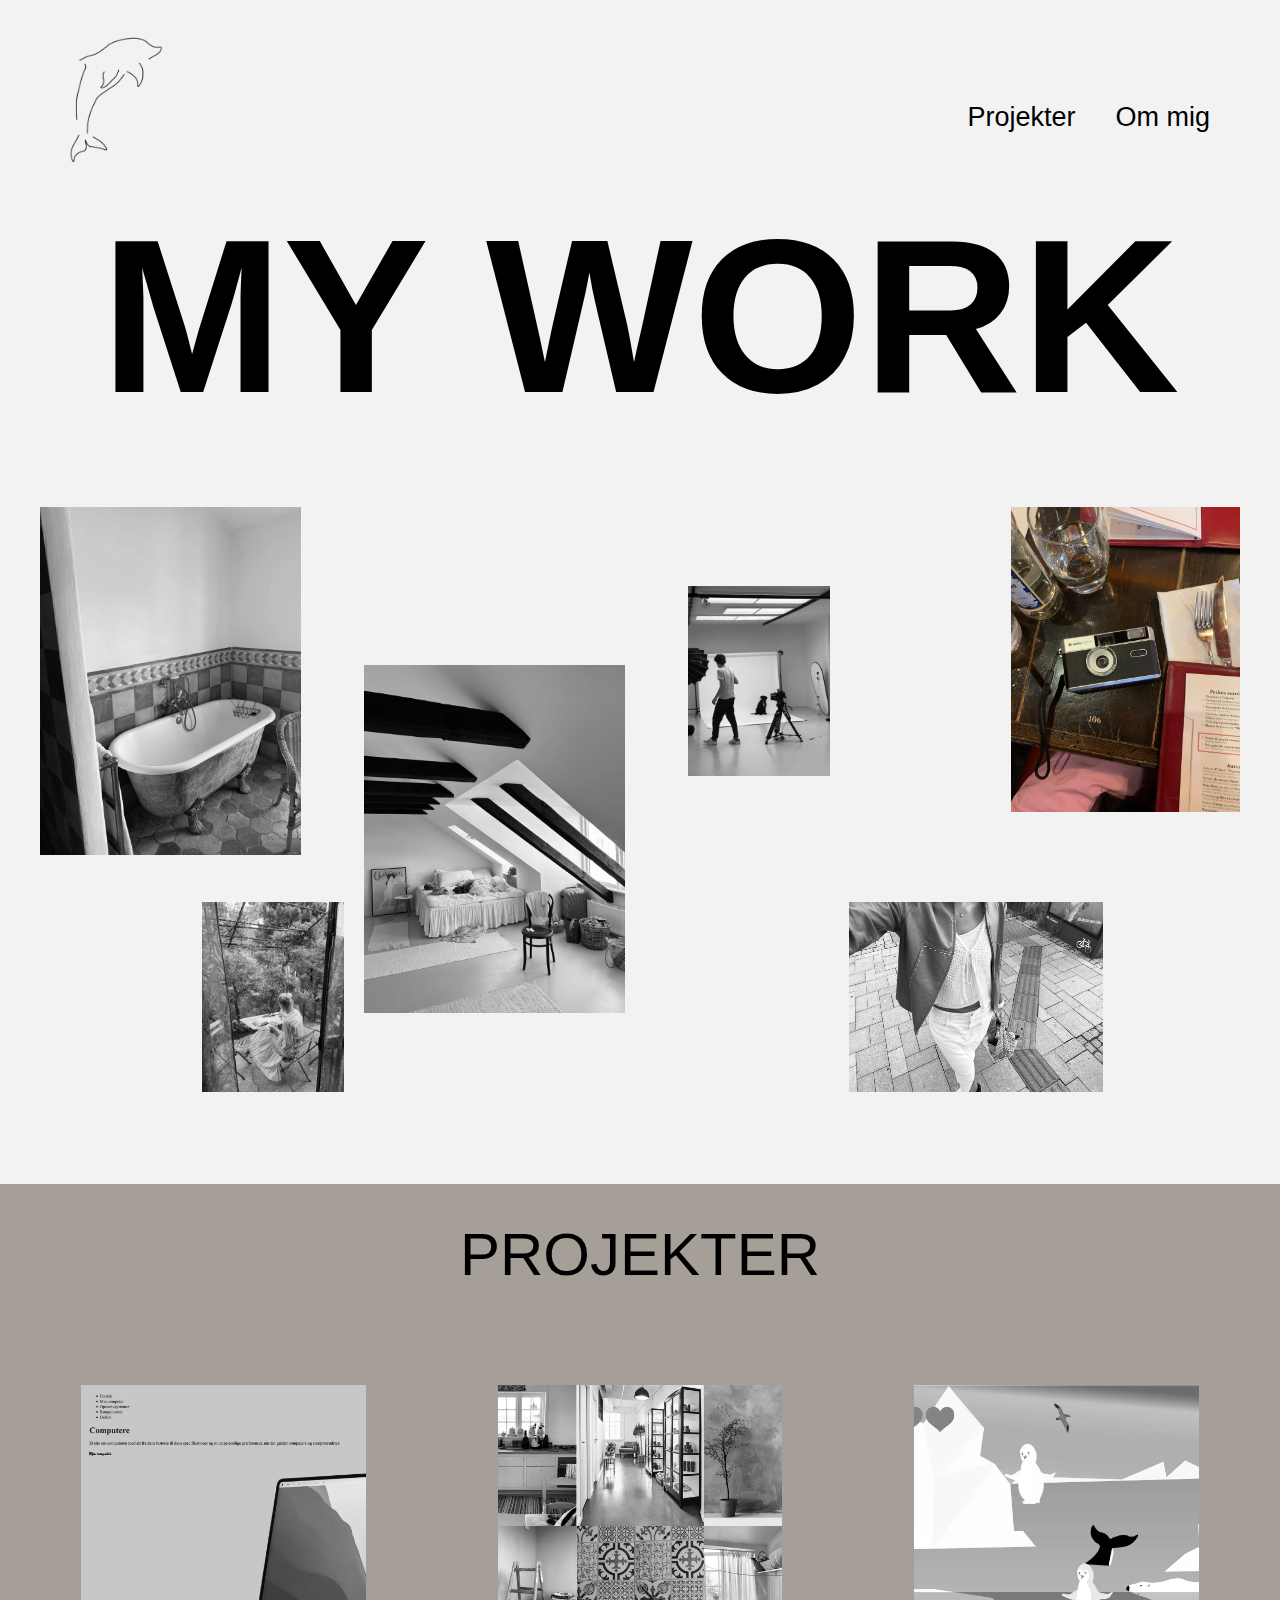
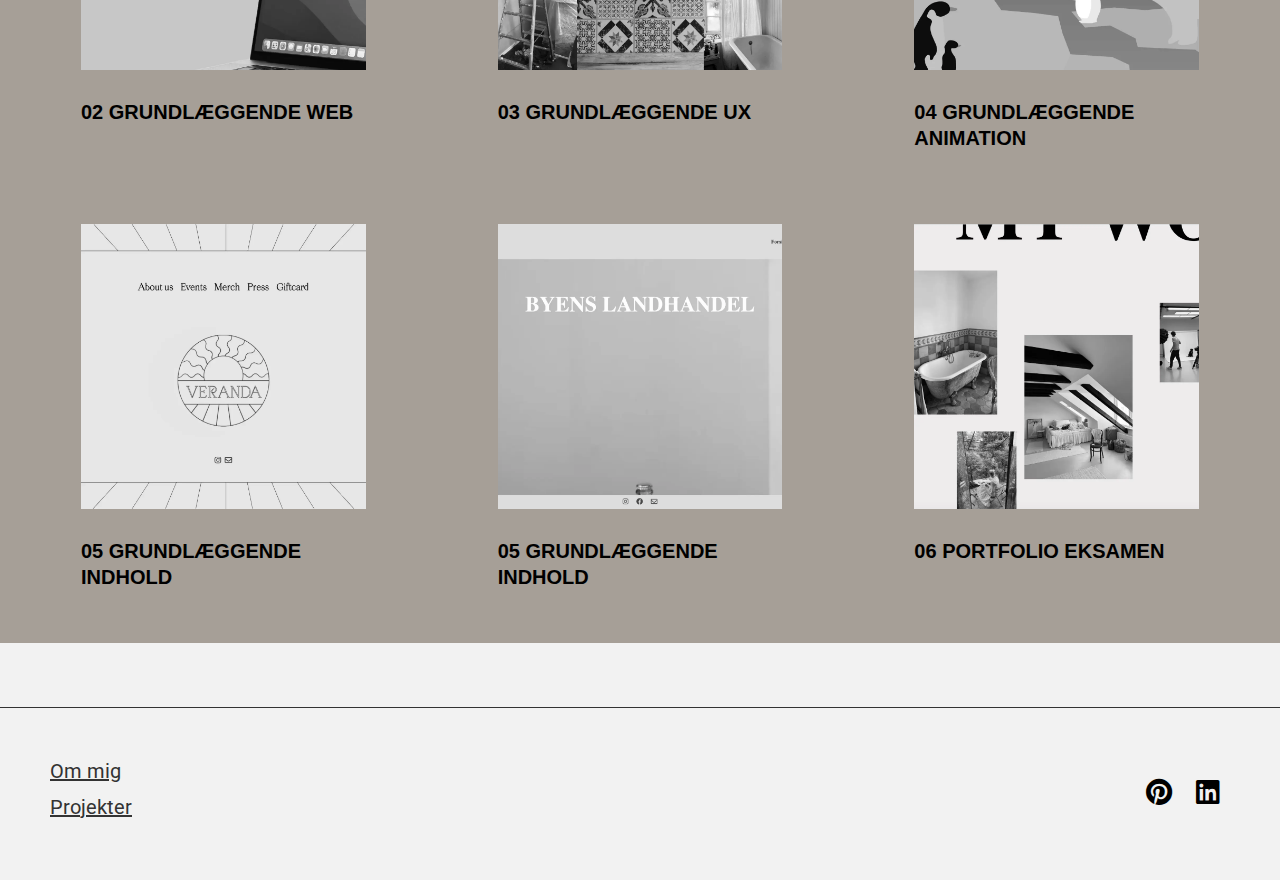
==== index.html @ 1926b23d "first commit" ====
<!DOCTYPE html>
<html lang="da">

<head>
    <meta charset="UTF-8">
    <meta name="viewport" content="width=device-width, initial-scale=1.0">
    <title>Document</title>
    <link rel="stylesheet" href="styles.css">
    <link rel="stylesheet" href="layout.css">
    <link rel="stylesheet" href="https://cdnjs.cloudflare.com/ajax/libs/font-awesome/5.15.3/css/all.min.css">
    <style>
        @import url('https://fonts.googleapis.com/css2?family=Roboto&display=swap');
    </style>
</head>

<body>

    <header>
        <div class="logo">
            <a href="index.html"><img src="img/delfin.webp" alt=""></a>
        </div>

        <nav class="navbar">
            <ul class="menu">
                <li><a href="projekter.html">Projekter</a></li>
                <li><a href="om.html">Om mig</a></li>
            </ul>
        </nav>

        <div class="burger">
            <div class="line"></div>
            <div class="line"></div>
            <div class="line"></div>
        </div>
    </header>

    <h1>MY WORK</h1>

    <div class="gallery">
        <figure class="gallery_1">
            <img id="img_1" src="img_sorthvid/1.webp" alt="img_2">
        </figure>
        <figure class="gallery_2">
            <img id="img_2" src="img_sorthvid/2.webp" alt="img_2">
        </figure>
        <figure class="gallery_3">
            <img id="img_3" src="img_sorthvid/3.webp" alt="img_3">
        </figure>
        <figure class="gallery_4">
            <img id="img_4" src="img_sorthvid/4.webp" alt="img_4">
        </figure>
        <figure class="gallery_5">
            <img id="img_5" src="img_sorthvid/5.webp" alt="img_5">
        </figure>
        <figure class="gallery_6">
            <img id="img_6" src="img_sorthvid/6.webp" alt="img_6">
        </figure>
    </div>

    <div class="color-images">
        <img id="colorImage_1" src="img_farver/1_color.webp" alt="billede_farver_1">
        <img id="colorImage_2" src="img_farver/2_color.webp" alt="billede_farver_2">
        <img id="colorImage_3" src="img_farver/3_color.webp" alt="billede_farver_3">
        <img id="colorImage_4" src="img_farver/4_color.webp" alt="billede_farver_4">
        <img id="colorImage_5" src="img_farver/5_color.webp" alt="billede_farver_5">
        <img id="colorImage_6" src="img_farver/6_color.webp" alt="billede_farver_6">
        <img id="colorImage_7" src="img_farver/7_color.webp" alt="billede_farver_7">
    </div>


    <div class="forside_farve">
        <div class="hele_grid">
            <h2>PROJEKTER</h2>
            <div class="grid1_forside">
                <a href="02.html" class="flex_col">
                    <img src="img/2.webp" alt="" class="hover_billede_indez" data-src="img/2kopi.webp">
                    <h5>02 GRUNDLÆGGENDE WEB</h5>
                </a>

                <a href="03.html" class="flex_col">
                    <img src="img/3.webp" alt="" class="hover_billede_indez" data-src="img/3.webp">
                    <h5>03 GRUNDLÆGGENDE UX</h5>
                </a>

                <a href="04.html" class="flex_col">
                    <img src="img/4.webp" alt="" class="hover_billede_indez" data-src="img/4kopi.webp">
                    <h5>04 GRUNDLÆGGENDE ANIMATION</h5>
                </a>

            </div>
            <div class="grid2_forside">
                <a href="05.html" class="flex_col">
                    <img src="img/5.webp" alt="" class="hover_billede_indez" data-src="img/5kopi.webp">
                    <h5>05 GRUNDLÆGGENDE INDHOLD</h5>
                </a>

                <a href="05.html" class="flex_col">
                    <img src="img/5-1.webp" alt="" class="hover_billede_indez" data-src="img/5-1kopi.webp">
                    <h5>05 GRUNDLÆGGENDE INDHOLD</h5>
                </a>
                <a href="06.html" class="flex_col">
                    <img src="img/6.webp" alt="" class="hover_billede_indez" data-src="img/6.webp">
                    <h5>06 PORTFOLIO EKSAMEN</h5>
                </a>
            </div>
        </div>

        <footer>
            <div class="footer-left">
                <a href="om.html" class="footer-link">Om mig</a>
                <a href="projekter.html" class="footer-link">Projekter</a>
            </div>

            <div class="footer-right">
                <div class="social-icons">
                    <a href="https://www.pinterest.dk/rmmathiesen/" target="_blank"><i class="fab fa-pinterest"></i></a>
                    <a href="https://www.linkedin.com/in/rose-marie-mathiesen-aa6432224/" target="_blank"><i
                            class="fab fa-linkedin"></i></a>
                </div>
            </div>
        </footer>
    </div>

    <script src="script.js"></script>

</body>

</html>
---- styles.css ----
body {
  background-color: #f2f2f2;
  margin: 0;
}

body {
  line-height: 1.3;
}

/*Footer*/
.social-icons a {
  color: black;
  text-decoration: none;
  font-size: 27px;
  margin: 0 10px;
}

footer {
  text-align: center;
  padding: 50px;
  display: flex;
  justify-content: space-between;
  align-items: center;
  border-top: 1px solid #333;
  margin-top: 4rem;
}

.footer-left,
.footer-right {
  flex: 1;
  display: flex;
  flex-direction: column;
}

.footer-right {
  text-align: right;
}

.footer-left img {
  width: 7%;
  margin-bottom: 20px; /* margin mellem billedet og links */
}

.footer-link {
  display: block;
  margin-bottom: 10px;
  color: #333;
  font-size: 20px;
  text-align: left;
  width: 100%;
  box-sizing: border-box; /* Inkluder padding og border i elementets samlede bredde og højde */
  font-family: "Roboto", sans-serif;
}

/*Menu linje i desktop*/
.logo img {
  width: 20%;
  margin: 3%;
}

header {
  display: flex;
  flex-direction: row; /* Dette skal være standard, men tjek alligevel */
  justify-content: space-between;
  align-items: center;
  padding: 15px 50px;
  margin-bottom: -2rem;
}

nav {
  display: flex;
  align-items: center;
  justify-content: space-between;
}

.menu,
.menu2 {
  display: flex;
  list-style: none;
  margin: 0;
  padding: 0;
  justify-content: space-between;
  position: relative;
  margin-top: 10%;
}

.menu li:last-child,
.menu2 li:last-child {
  margin-right: 0;
}

.menu li a:hover,
.menu2 li a:hover {
  font-weight: bold;
}

.menu a {
  display: flex;
  padding: 20px;
  color: black;
  text-decoration: none;
  transition: color 0.3s;
  text-align: end;
  font-size: 27px;
  align-items: center;
  font-family: "Lato", sans-serif;
}

.menu2 a {
  color: white;
  display: flex;
  padding: 20px;
  text-decoration: none;
  transition: color 0.3s;
  text-align: end;
  font-size: 27px;
  align-items: center;
  font-family: "Lato", sans-serif;
}

.burger {
  width: 30px;
  height: auto;
  cursor: pointer;
  margin: 0;
}

.burger .line {
  width: 100%;
  height: 2px;
  background-color: #000d3f;
  margin-bottom: 5px;
  transition: 0.2s linear;
}
.burger {
  display: none;
}

/* burgermenu i mobilsite */
@media screen and (max-width: 800px) {
  .menu,
  .menu2 {
    display: none;
  }
  .burger {
    display: block;
  }
  .burger.active .line:nth-child(1) {
    transform: rotate(45deg) translate(5px, 5px);
    transition: 0.2s linear;
  }

  .burger.active .line:nth-child(2) {
    opacity: 0;
    transition: 0.15s linear;
  }

  .burger.active .line:nth-child(3) {
    transform: rotate(-45deg) translate(5px, -5px);
    transition: 0.2s linear;
  }

  nav.active .menu {
    display: block;
    position: absolute;
    top: 60px;
    right: 10px;
    z-index: 1;
    background-color: #595959;
  }

  nav.active .menu li {
    margin: 10px 0;
  }

  nav.active .menu a {
    font-size: 20px;
    font-family: Arial, Helvetica, sans-serif;
  }

  li {
    width: 100%;
  }
}

/* Alt styling til tekst */
.tekst_forside {
  text-align: center;
  font-size: 20px;
  padding-top: 3%;
  padding-bottom: 3%;
}

h1 {
  text-align: center;
  font-size: 219px;
  margin: 0;
  font-family: Arial, Helvetica, sans-serif;
  padding-bottom: 2rem;
}

.flex_col .h5_class,
.flex_col .p_class {
  margin-top: 29px;
  margin-left: 0;
  margin-right: 0;
  width: 70%;
}

@media screen and (max-width: 800px) {
  body h1 {
    font-size: 90px;
  }

  body h2 {
    font-size: 40px;
    padding-top: 7%;
  }
}

h2 {
  text-align: center;
  font-size: 60px;
  font-family: Arial, Helvetica, sans-serif;
  font-weight: 200;
  padding-top: 2rem;
  padding-bottom: 2rem;
  margin-top: 3%;
  margin-bottom: 3%;
}

.underoverskrift_undersider {
  font-size: 22px;
  font-weight: bold;
  font-family: Arial, Helvetica, sans-serif;
  padding-top: 3rem;
}

.color-images {
  display: none;
}

.projekter a {
  text-decoration: none;
}

.projekter {
  display: flex;
  flex-direction: column;
  height: 80vh;
  justify-content: center;
  align-items: center;
}

.projekter div {
  font-size: 5em;
  opacity: 0;
  margin: 15px;
  transition: opacity 0.5s ease-in-out, transform 0.5s ease-in-out;
  transform: translateY(50px);
}

.projekter div.active {
  opacity: 1;
  transform: translateY(0);
  color: white;
  font-family: Arial, Helvetica, sans-serif;
}

.projekter a:hover {
  font-weight: bold;
}

.tekst_om {
  font-size: 150px;
  padding-top: 2rem;
  margin-left: 3rem;
  font-family: Arial, Helvetica, sans-serif;
}

.tekst_rosemarie {
  font-size: 88px;
  font-style: italic;
  padding-top: 0.5rem;
  font-family: Arial, Helvetica, sans-serif;
  margin-left: 12rem;
  padding-bottom: 6rem;
}
@media screen and (max-width: 600px) {
  .tekst_om {
    font-size: 100px;
    margin-left: -17rem;
  }
  .tekst_om_mig,
  .tekst_kolonne {
    text-align: left;
    padding-left: 1rem;
    padding-right: 1rem;
  }

  .tekst_rosemarie {
    font-size: 50px;
    font-style: italic;
    text-align: center;
    margin-left: 8rem;
    padding-bottom: 1rem;
  }
}

.tekst_om_mig {
  font-size: 30px;
  font-family: Arial, Helvetica, sans-serif;
  margin-left: 10%;
  margin-right: 10%;
  display: flex;
  flex-direction: column;
  align-items: center;
  justify-content: center;
}
.projekter_menu {
  display: flex;
  justify-content: center;
}

.projekter_menu a {
  text-decoration: none;
}

.projekter_menu div {
  padding: 30px;
  display: flex;
  font-size: 20px;
  color: black;
}

.grid1_forside img,
.grid2_forside img {
  width: 100%;
  height: auto;
  display: block;
}

.tekst_kolonne {
  display: flex;
  flex-direction: column;
  justify-content: center;
  font-family: Arial, Helvetica, sans-serif;
}

h3 {
  font-size: 49px;
  font-family: Arial, Helvetica, sans-serif;
  margin-top: 1rem;
  text-align: center;
}

@media screen and (max-width: 600px) {
  h3 {
    font-size: 40px;
  }
}

p,
li {
  font-size: 20px;
  font-family: "Roboto", sans-serif;
}

h4 {
  font-size: 38px;
  font-family: Arial, Helvetica, sans-serif;
  text-align: center;
  background-color: #d9d9d9;
  padding-bottom: 2rem;
  padding-top: 5rem;
  margin-bottom: 0;
}

.kvalifikationer_tekst {
  font-size: 38px;
  font-family: Arial, Helvetica, sans-serif;
  text-align: center;
  padding-bottom: 3rem;
  padding-top: 3rem;
  margin-bottom: 0;
}

.intro {
  font-size: 23px;
  margin-left: 17%;
  margin-right: 17%;
  padding-bottom: 2%;
  font-family: "Roboto", sans-serif;
}

.følg_med_tekst {
  padding-top: 2rem;
  font-weight: 600;
}

@media screen and (max-width: 600px) {
  .intro {
    font-size: 20px;
    margin-left: 5%;
    margin-right: 5%;
  }
}

/* Carousel på alle undersider */

.carousel img {
  width: 1200px;
  height: auto;
  box-shadow: 0 4px 8px rgba(0, 0, 0, 0.1);
}

.carousel-container {
  overflow-x: scroll;
  white-space: nowrap;
  -webkit-overflow-scrolling: touch; /* For bedre scroll-opførsel på mobile enheder */
  gap: 40px;
}

.carousel {
  display: inline-flex;
  gap: 40px;
}

/* Styling for mobilversion */
@media screen and (max-width: 600px) {
  .carousel-container {
    margin-left: 0;
  }

  .carousel img {
    width: 800px;
    height: auto;
    box-shadow: 0 4px 8px rgba(0, 0, 0, 0.1);
  }
}

.container {
  justify-content: center; /* centrerer indholdet vandret */
  align-items: center; /* centrerer indholdet lodret */
  height: 100vh;
  margin: 0 auto;
}

.flex_col {
  position: relative;
  overflow: hidden;
  text-align: left;
  width: 100%;
  display: flex;
  flex-direction: column;
  align-items: center;
  text-decoration: none;
}

.flex_col img {
  max-width: 70%;
  display: block;
  margin: 0 auto;
}

h5 {
  font-size: 20px;
  font-family: Arial, Helvetica, sans-serif;
  color: black;
}

.flex_col h5 {
  margin-top: 29px;
  margin-left: auto;
  margin-right: auto;
  width: 70%;
}

.flex_col:hover h5 {
  color: #333;
  font-weight: bolder;
  font-style: italic;
}

.hele_grid {
  background-color: #a69f97;
}

.projekter_farve {
  background-color: #595959;
}

.billede_kolonne {
  position: relative;
}

.billede1 {
  width: 80%;
  height: auto;
}

.billede2 {
  position: absolute;
  right: 0;
  bottom: 0;
  width: 50%;
  height: auto;
  margin-right: 55px;
  margin-bottom: -55px;
  opacity: 0; /* gør billede 2 usynligt i starten */
  transition: opacity 0.5s ease-in-out;
}

.billede_kolonne:hover .billede2 {
  opacity: 1; /* gør billede 2 synligt ved hover */
}

.tekst_resultat {
  background-color: #d9d9d9;
  padding-left: 20rem;
  padding-right: 20rem;
  padding-top: 3rem;
  padding-bottom: 3rem;
  margin-top: 2%;
  margin-bottom: 2%;
  text-align: left;
  display: flex;
  font-family: "Roboto", sans-serif;
  justify-content: space-between; /* placerer elementerne i flex-container med lige mellemrum */
}

.tekst_resultat p {
  font-size: 31px;
  text-align: left;
  word-wrap: break-word; /* gør at teksten bryder når den er for lang */
  font-family: Arial, Helvetica, sans-serif;
}

.my-button,
.my-button2 {
  padding: 20px 80px;
  font-size: 23px;
  color: black;
  border: 1px solid black;
  border-radius: 1px;
  cursor: pointer;
  transition: background-position 0.3s ease-out;
  text-decoration: none;
  display: flex;
  justify-content: center; /* centrerer indholdet vandret */
  align-items: center; /* centrerer indholdet lodret */
}
.my-button2 {
  margin-top: 10px;
}
.my-button:hover {
  background-color: #7a8189;
}
.my-button2:hover {
  background-color: #7a8189;
}
@media screen and (max-width: 600px) {
  .tekst_resultat {
    padding: 3rem;
    align-items: center;
    flex-wrap: wrap; /* Tilføjer wrap for at håndtere teksten, der går ned i næste linje */
  }

  .tekst_resultat p {
    font-size: 24px;
    text-align: left;
    margin: 0;
    margin-right: 20px;
    flex: 1; /* Får teksten til at tage op al tilgængelig plads */
  }

  .my-button {
    padding: 20px 40px;
    font-size: 23px;
  }

  .my-button2 {
    padding: 20px 40px;
    font-size: 23px;
    margin-top: 10px;
  }
}

/*viser hvilken side man er inde på*/
.projekter_menu a {
  text-decoration: none;
  color: #333;
}

.projekter_menu .current {
  color: #333;
  font-size: 30px;
}

.img_ide,
.img_prototype,
.img_kodning,
.img_tests {
  position: relative;
  min-height: 100vh;
  overflow: hidden;
}

.scroll-down-btn {
  position: sticky;
  top: 20px; /* Juster afstanden fra toppen efter behov */
  left: 50%;
  display: flex;
  flex-direction: column;
  align-items: center;
  justify-content: center;
  z-index: 2;
  cursor: pointer;
  font-size: 30px;
  transition: transform 0.2s ease;
  margin-top: -20px; /* Juster dette, hvis nødvendigt */
}

.scroll-down-btn::before {
  content: "";
  border: solid #0c0b0b;
  border-width: 0 4px 4px 0;
  display: inline-block;
  padding: 7px;
  transform: rotate(45deg);
}

/* For at tilføje en lille animation ved tryk */
.scroll-down-btn:active {
  transform: translateY(2px);
}

/* For at tilføje en lille animation ved hover */
.scroll-down-btn:hover::before {
  animation: bounce 1s infinite;
}

@keyframes bounce {
  0%,
  20%,
  50%,
  80%,
  100% {
    transform: translateY(0);
  }
  40% {
    transform: translateY(-10px);
  }
  5% {
    transform: translateY(-5px);
  }
}
---- layout.css ----
/*forsiden*/
.grid1_forside {
  display: grid;
  grid-template-columns: repeat(3, 1fr);
  gap: 10px;
  padding: 20px;
}

.grid2_forside {
  display: grid;
  grid-template-columns: repeat(3, 1fr);
  gap: 10px;
  padding: 20px;
}

@media screen and (max-width: 800px) {
  .grid1_forside,
  .grid2_forside {
    display: flex;
    flex-direction: column;
    gap: 10px;
    padding: 20px;
  }
}

/*billede grid på forsiden*/
.gallery {
  display: grid;
  grid-template-columns: repeat(8, 1fr);
  grid-template-rows: repeat(8, 5vw);
  grid-gap: 15px;
  padding-bottom: 3%;
}

.gallery img {
  max-width: 100%;
  max-height: 100%;
  object-fit: cover;
}

.gallery_1 {
  grid-column-start: 1;
  grid-column-end: 4;
  grid-row-start: 1;
  grid-row-end: 6;
}

.gallery_2 {
  grid-column-start: 3;
  grid-column-end: 6;
  grid-row-start: 3;
  grid-row-end: 8;
}

.gallery_3 {
  grid-column-start: 7;
  grid-column-end: 9;
  grid-row-start: 1;
  grid-row-end: 6;
}

.gallery_4 {
  grid-column-start: 5;
  grid-column-end: 9;
  grid-row-start: 2;
  grid-row-end: 5;
}

.gallery_5 {
  grid-column-start: 2;
  grid-column-end: 9;
  grid-row-start: 6;
  grid-row-end: 9;
}

.gallery_6 {
  grid-column-start: 6;
  grid-column-end: 9;
  grid-row-start: 6;
  grid-row-end: 9;
}

@media screen and (max-width: 800px) {
  .gallery {
    display: grid;
    grid-template-columns: repeat(8, 1fr);
    grid-template-rows: repeat(7, 10vw);
    grid-gap: 15px;
    padding-bottom: 3%;
    justify-content: center;
    align-items: center;
  }

  .gallery_1 {
    grid-column-start: 1;
    grid-column-end: 6;
    grid-row-start: 1;
    grid-row-end: 7;
  }
  .gallery_2 {
    grid-column-start: 9;
    grid-column-end: 5;
    grid-row-start: 7;
    grid-row-end: 9;
  }
  .gallery_3 {
    grid-column-start: 1;
    grid-column-end: 5;
    grid-row-start: 9;
    grid-row-end: 9;
  }

  .gallery_4 {
    grid-column-start: 5;
    grid-column-end: 9;
    grid-row-start: 2;
    grid-row-end: 7;
  }

  .gallery_5 {
    grid-column-start: 1;
    grid-column-end: 5;
    grid-row-start: 7;
    grid-row-end: 9;
  }

  .gallery_6 {
    grid-column-start: 4;
    grid-column-end: 9;
    grid-row-start: 9;
    grid-row-end: 9;
  }

  .gallery img {
    margin: 0;
  }
}

/*om mig siden*/
.grid_1_mig {
  display: grid;
  grid-template-columns: 1fr 1fr;
  padding-bottom: 3rem;
  padding-left: 1rem;
  padding-right: 1rem;
}

.grid_1_mig img {
  width: 97%;
}

.grid_2_mig {
  display: grid;
  grid-template-columns: 1fr 1fr;
  padding-bottom: 3rem;
  padding-left: 1rem;
  padding-right: 1rem;
}

@media screen and (max-width: 800px) {
  .grid_1_mig {
    display: grid;
    grid-template-columns: 1fr;
    justify-content: center;
    align-items: center;
    text-align: center;
  }

  .grid_1_mig img {
    width: 90%;
    display: block;
    margin: auto;
  }

  .grid_2_mig {
    display: grid;
    grid-template-columns: 1fr;
  }
  .grid_2_mig img {
    width: 90%;
    display: block;
    margin: auto;
  }
}

/*struktur på alle sider*/
.grid_ide,
.grid_prototype,
.grid_kodning,
.grid_tests,
.grid_video {
  display: grid;
  grid-template-columns: 1fr 1fr;
  gap: 20px;
  background-color: #d9d9d9;
}

.grid_ide,
.grid_kodning,
.grid_tests,
.grid_video {
  margin-left: 0;
  margin-right: 0;
  background-color: #d9d9d9;
  padding-top: 2rem;
}

.tekst_ide,
.tekst_prototype,
.tekst_kodning,
.tekst_tests,
.tekst_video {
  padding-left: 3rem;
  padding-right: 3rem;
  position: sticky;
  top: 0;
}

.tekst_ide h3,
.tekst_prototype h3,
.tekst_kodning h3,
.tekst_tests h3,
.tekst_video h3 {
  margin-bottom: 10px;
}

.img_ide,
.img_prototype,
.img_kodning,
.img_tests,
.img_video {
  overflow-y: auto; /* gør at billederne kan scrolle*/
  max-height: 100vh; /* gør at de ikke kan scrolle uendeligt */
}

.img_ide img,
.img_prototype img,
.img_kodning img,
.img_tests img,
.img_video img {
  max-width: 100%;
  height: auto;
  margin-bottom: 30px;
}

@media screen and (max-width: 800px) {
  .grid_ide,
  .grid_prototype,
  .grid_kodning,
  .grid_tests,
  .grid_video {
    display: grid;
    grid-template-columns: 1fr;
    margin-top: 3%;
    overflow: hidden;
  }

  .tekst_ide,
  .tekst_ide,
  .tekst_prototype,
  .tekst_kodning,
  .tekst_tests,
  .tekst_video {
    position: relative;
    margin-bottom: 20px;
  }

  .tekst_ide h3,
  .tekst_ide h3,
  .tekst_prototype h3,
  .tekst_kodning h3,
  .tekst_tests h3,
  .tekst_video h3 {
    margin-bottom: 10px;
  }

  .img_ide img,
  .img_prototype img,
  .img_kodning img,
  .img_tests img,
  .img_video img {
    margin-bottom: 30px;
    max-width: 100%;
  }

  /* Omvend rækkefølgen for tekst_ide og img_ide */
  .grid_ide,
  .tekst_ide,
  .grid_kodning,
  .tekst_kodning,
  .img_video {
    order: 1;
  }

  .grid_ide,
  .img_ide,
  .grid_kodning,
  .img_kodning {
    order: 2;
  }
}

/*struktur for side 05 kodning*/

.img_kodning video {
  margin-bottom: 3rem; /* Mellemrum på 3 rem under hvert video-element */
  width: 100%;
}
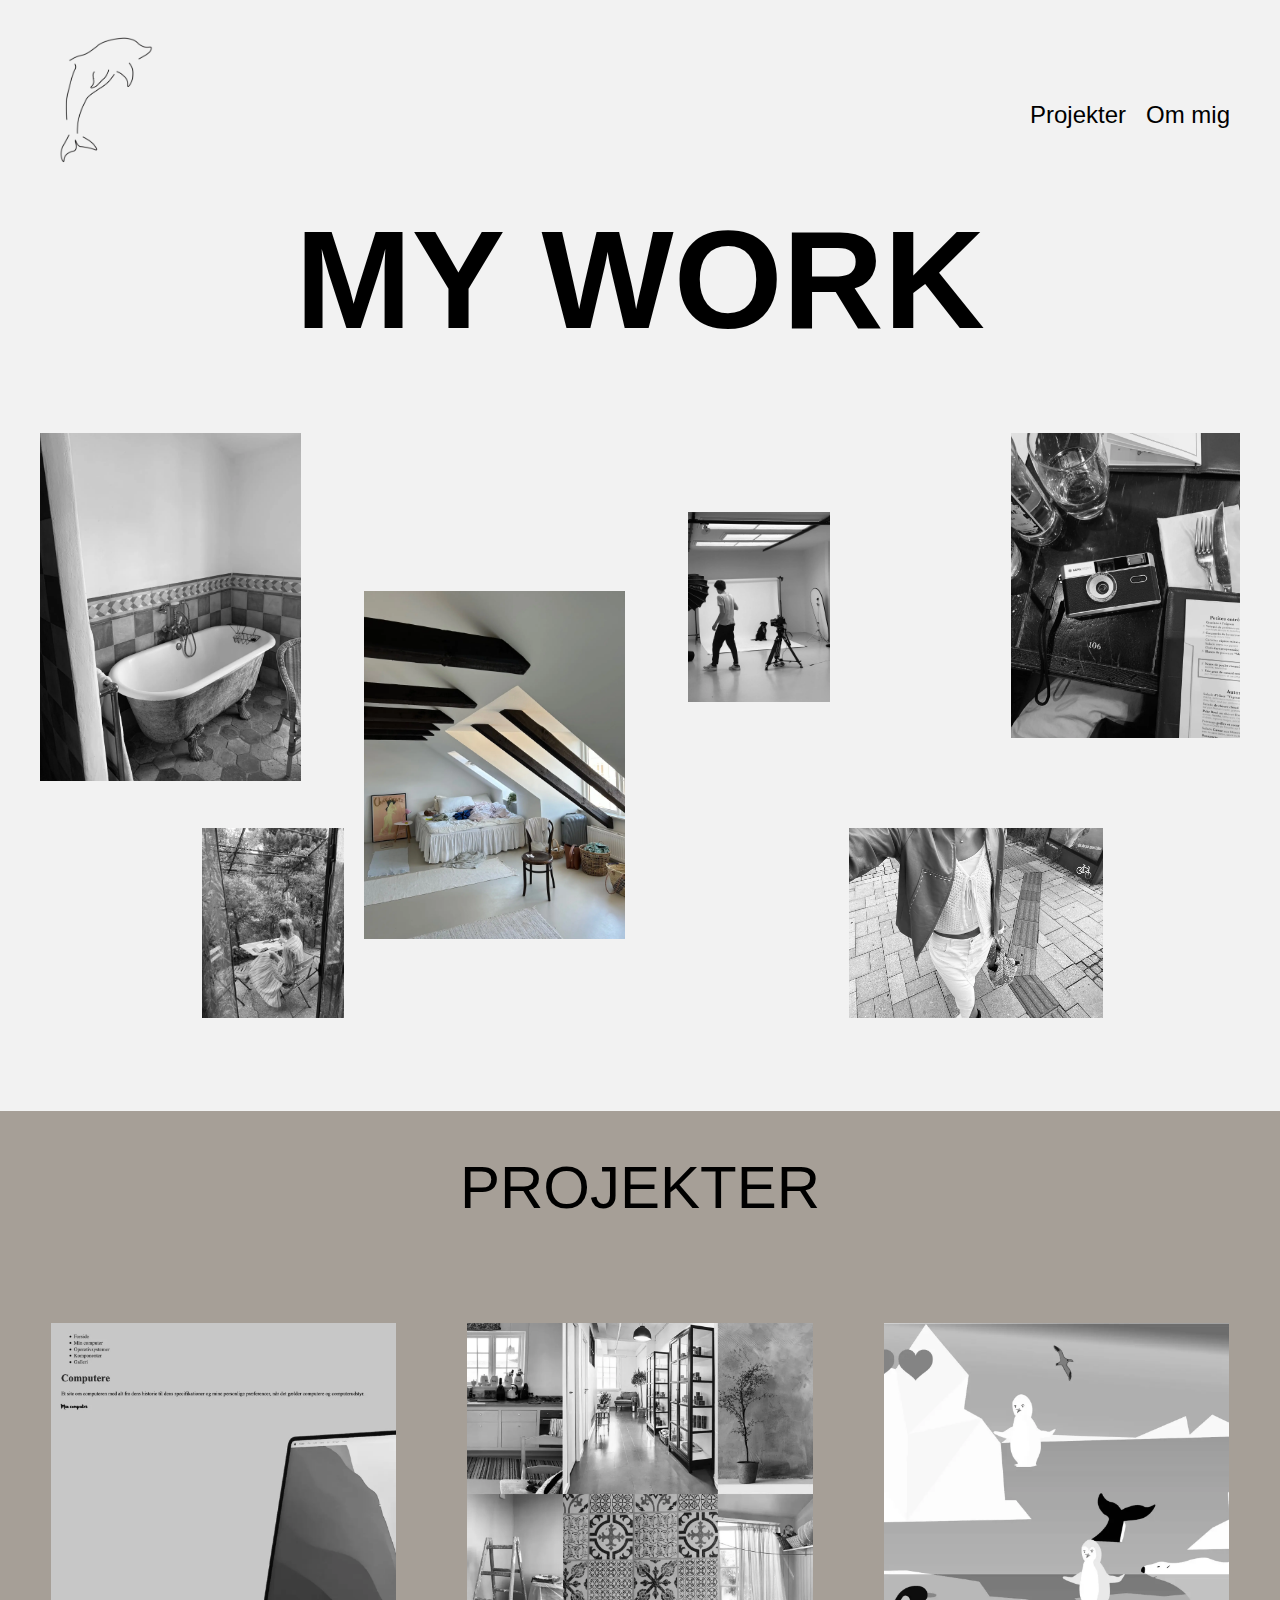
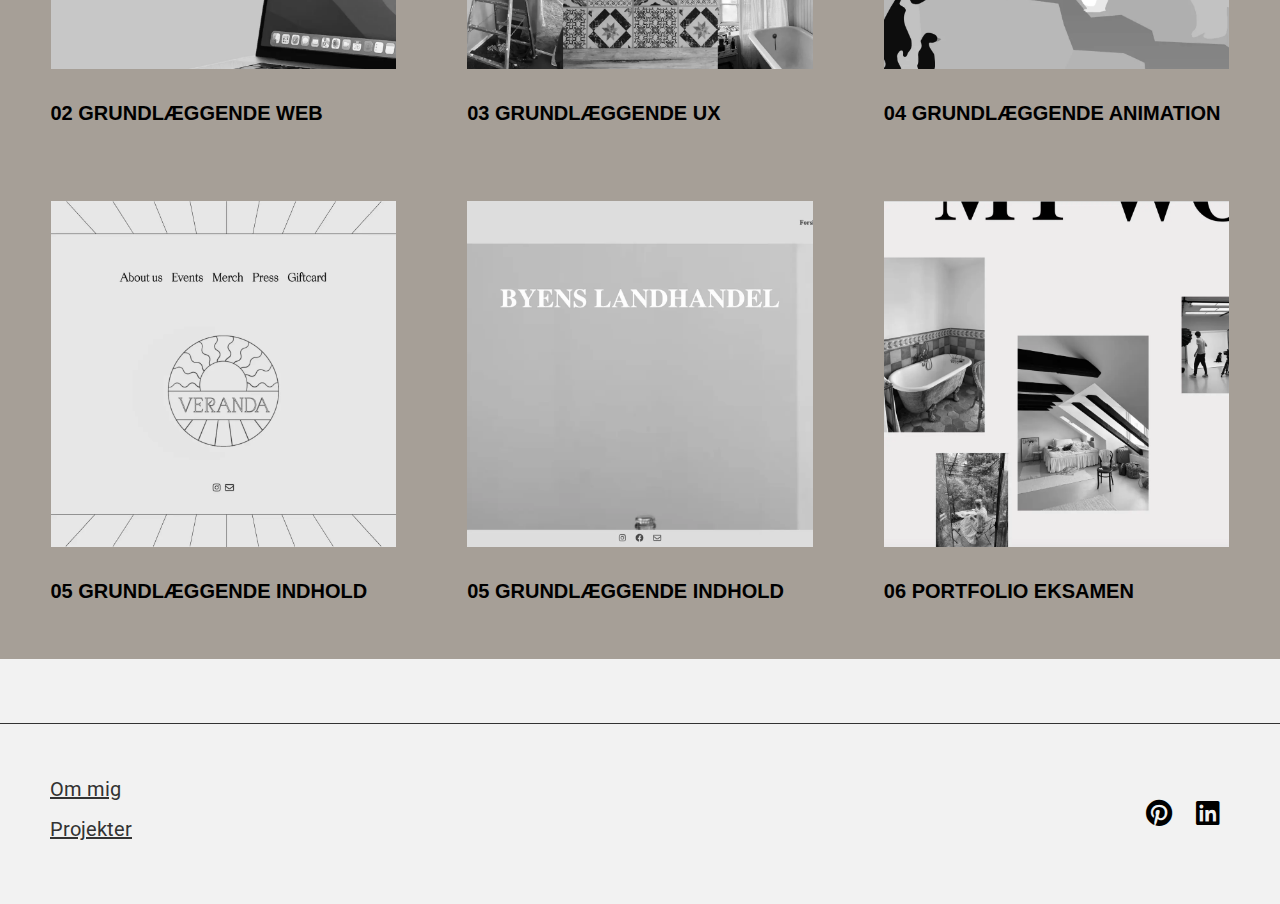
==== commit cdc24eff: "ændringer" ====
--- a/index.html
+++ b/index.html
@@ -11,14 +11,20 @@
     <style>
         @import url('https://fonts.googleapis.com/css2?family=Roboto&display=swap');
     </style>
+    <link rel="apple-touch-icon" sizes="180x180" href="favicon/apple-touch-icon.png">
+    <link rel="icon" type="image/png" sizes="32x32" href="favicon/favicon-32x32.png">
+    <link rel="icon" type="image/png" sizes="16x16" href="favicon/favicon-16x16.png">
+    <link rel="manifest" href="favicon/site.webmanifest">
+
 </head>
 
 <body>
 
     <header>
         <div class="logo">
-            <a href="index.html"><img src="img/delfin.webp" alt=""></a>
+            <a href="index.html"><img src="img/delfin.webp" alt="Delfin Logo"></a>
         </div>
+
 
         <nav class="navbar">
             <ul class="menu">
@@ -113,11 +119,13 @@
 
             <div class="footer-right">
                 <div class="social-icons">
-                    <a href="https://www.pinterest.dk/rmmathiesen/" target="_blank"><i class="fab fa-pinterest"></i></a>
-                    <a href="https://www.linkedin.com/in/rose-marie-mathiesen-aa6432224/" target="_blank"><i
-                            class="fab fa-linkedin"></i></a>
+                    <a href="https://www.pinterest.dk/rmmathiesen/" title="Besøg min Pinterest-profil"
+                        target="_blank"><i class="fab fa-pinterest"></i></a>
+                    <a href="https://www.linkedin.com/in/rose-marie-mathiesen-aa6432224/"
+                        title="Besøg min LinkedIn-profil" target="_blank"><i class="fab fa-linkedin"></i></a>
                 </div>
             </div>
+
         </footer>
     </div>
 
--- a/styles.css
+++ b/styles.css
@@ -4,7 +4,11 @@
 }
 
 body {
-  line-height: 1.3;
+  line-height: 1.5;
+}
+
+* {
+  box-sizing: border-box;
 }
 
 /*Footer*/
@@ -118,7 +122,21 @@
   font-family: "Lato", sans-serif;
 }
 
-.burger {
+@media screen and (min-width: 800px) and (max-width: 1440px) {
+  .menu a,
+  .menu2 a {
+    padding: 10px;
+    font-size: 24px;
+  }
+
+  header {
+    padding: 15px 40px;
+    margin-bottom: -2rem;
+  }
+}
+
+.burger,
+.burger2 {
   width: 30px;
   height: auto;
   cursor: pointer;
@@ -128,11 +146,21 @@
 .burger .line {
   width: 100%;
   height: 2px;
-  background-color: #000d3f;
+  background-color: black;
   margin-bottom: 5px;
   transition: 0.2s linear;
 }
-.burger {
+
+.burger2 .line {
+  width: 100%;
+  height: 2px;
+  background-color: white;
+  margin-bottom: 5px;
+  transition: 0.2s linear;
+}
+
+.burger,
+.burger2 {
   display: none;
 }
 
@@ -142,25 +170,41 @@
   .menu2 {
     display: none;
   }
-  .burger {
+  .burger,
+  .burger2 {
     display: block;
-  }
-  .burger.active .line:nth-child(1) {
+    width: 40px; /* Øg bredden efter behov */
+    height: 40px; /* Øg højden efter behov */
+  }
+
+  .burger.active .line {
+    background-color: black; /* Ændre farven på burgermenuens linjer ved aktiv tilstand */
+  }
+
+  .burger2.active .line {
+    background-color: white;
+  }
+
+  .burger.active .line:nth-child(1),
+  .burger2.active .line:nth-child(1) {
     transform: rotate(45deg) translate(5px, 5px);
     transition: 0.2s linear;
   }
 
-  .burger.active .line:nth-child(2) {
+  .burger.active .line:nth-child(2),
+  .burger2.active .line:nth-child(2) {
     opacity: 0;
     transition: 0.15s linear;
   }
 
-  .burger.active .line:nth-child(3) {
+  .burger.active .line:nth-child(3),
+  .burger2.active .line:nth-child(3) {
     transform: rotate(-45deg) translate(5px, -5px);
     transition: 0.2s linear;
   }
 
-  nav.active .menu {
+  nav.active .menu,
+  nav.active .menu2 {
     display: block;
     position: absolute;
     top: 60px;
@@ -169,16 +213,18 @@
     background-color: #595959;
   }
 
-  nav.active .menu li {
+  .nav.active .menu li,
+  .nav.active .menu2 li {
     margin: 10px 0;
   }
 
-  nav.active .menu a {
+  .nav.active .menu a,
+  .nav.active .menu2 a {
     font-size: 20px;
     font-family: Arial, Helvetica, sans-serif;
   }
 
-  li {
+  .li {
     width: 100%;
   }
 }
@@ -199,6 +245,12 @@
   padding-bottom: 2rem;
 }
 
+@media screen and (min-width: 800px) and (max-width: 1440px) {
+  h1 {
+    font-size: 140px;
+  }
+}
+
 .flex_col .h5_class,
 .flex_col .p_class {
   margin-top: 29px;
@@ -233,7 +285,6 @@
   font-size: 22px;
   font-weight: bold;
   font-family: Arial, Helvetica, sans-serif;
-  padding-top: 3rem;
 }
 
 .color-images {
@@ -286,7 +337,7 @@
   margin-left: 12rem;
   padding-bottom: 6rem;
 }
-@media screen and (max-width: 600px) {
+@media screen and (max-width: 800px) {
   .tekst_om {
     font-size: 100px;
     margin-left: -17rem;
@@ -307,6 +358,12 @@
   }
 }
 
+@media screen and (min-width: 800px) and (max-width: 1440px) {
+  .tekst_rosemarie {
+    padding-bottom: 2rem;
+  }
+}
+
 .tekst_om_mig {
   font-size: 30px;
   font-family: Arial, Helvetica, sans-serif;
@@ -343,8 +400,15 @@
 .tekst_kolonne {
   display: flex;
   flex-direction: column;
-  justify-content: center;
-  font-family: Arial, Helvetica, sans-serif;
+  font-family: Arial, Helvetica, sans-serif;
+  padding-right: 7rem;
+}
+
+@media screen and (max-width: 800px) {
+  .tekst_kolonne {
+    padding-left: 3rem;
+    padding-right: 3rem;
+  }
 }
 
 h3 {
@@ -354,9 +418,12 @@
   text-align: center;
 }
 
-@media screen and (max-width: 600px) {
+@media screen and (max-width: 800px) {
   h3 {
     font-size: 40px;
+    font-family: Arial, Helvetica, sans-serif;
+    margin-top: 1rem;
+    text-align: center;
   }
 }
 
@@ -376,11 +443,17 @@
   margin-bottom: 0;
 }
 
+@media screen and (max-width: 800px) {
+  h4 {
+    margin-bottom: 0;
+  }
+}
+
 .kvalifikationer_tekst {
   font-size: 38px;
   font-family: Arial, Helvetica, sans-serif;
   text-align: center;
-  padding-bottom: 3rem;
+  padding-bottom: 2rem;
   padding-top: 3rem;
   margin-bottom: 0;
 }
@@ -393,16 +466,26 @@
   font-family: "Roboto", sans-serif;
 }
 
+@media screen and (min-width: 800px) and (max-width: 1440px) {
+  .intro {
+    font-size: 20px;
+    margin-left: 6%;
+    margin-right: 6%;
+    padding-bottom: 2%;
+    font-family: "Roboto", sans-serif;
+  }
+}
+
 .følg_med_tekst {
   padding-top: 2rem;
   font-weight: 600;
 }
 
-@media screen and (max-width: 600px) {
+@media screen and (max-width: 800px) {
   .intro {
-    font-size: 20px;
-    margin-left: 5%;
-    margin-right: 5%;
+    font-size: 18px;
+    margin-left: 7%;
+    margin-right: 7%;
   }
 }
 
@@ -427,7 +510,7 @@
 }
 
 /* Styling for mobilversion */
-@media screen and (max-width: 600px) {
+@media screen and (max-width: 800px) {
   .carousel-container {
     margin-left: 0;
   }
@@ -458,7 +541,7 @@
 }
 
 .flex_col img {
-  max-width: 70%;
+  max-width: 85%;
   display: block;
   margin: 0 auto;
 }
@@ -473,7 +556,7 @@
   margin-top: 29px;
   margin-left: auto;
   margin-right: auto;
-  width: 70%;
+  width: 85%;
 }
 
 .flex_col:hover h5 {
@@ -511,6 +594,13 @@
   transition: opacity 0.5s ease-in-out;
 }
 
+@media screen and (min-width: 800px) and (max-width: 1440px) {
+  .billede2 {
+    margin-right: 10px;
+    margin-bottom: 460px;
+  }
+}
+
 .billede_kolonne:hover .billede2 {
   opacity: 1; /* gør billede 2 synligt ved hover */
 }
@@ -538,7 +628,7 @@
 
 .my-button,
 .my-button2 {
-  padding: 20px 80px;
+  padding: 30px 100px;
   font-size: 23px;
   color: black;
   border: 1px solid black;
@@ -559,7 +649,7 @@
 .my-button2:hover {
   background-color: #7a8189;
 }
-@media screen and (max-width: 600px) {
+@media screen and (max-width: 800px) {
   .tekst_resultat {
     padding: 3rem;
     align-items: center;
@@ -567,7 +657,7 @@
   }
 
   .tekst_resultat p {
-    font-size: 24px;
+    font-size: 20px;
     text-align: left;
     margin: 0;
     margin-right: 20px;
@@ -575,14 +665,38 @@
   }
 
   .my-button {
-    padding: 20px 40px;
-    font-size: 23px;
+    padding: 15px 20px;
+    font-size: 20px;
+    margin-right: 2rem;
   }
 
   .my-button2 {
-    padding: 20px 40px;
-    font-size: 23px;
+    padding: 15px 20px;
+    font-size: 20px;
     margin-top: 10px;
+    margin-right: 2rem;
+  }
+}
+
+@media screen and (min-width: 800px) and (max-width: 1440px) {
+  .tekst_resultat {
+    padding-left: 10rem;
+    padding-right: 10rem;
+  }
+
+  .my-button {
+    padding: 10px 40px;
+    font-size: 20px;
+    margin-right: 2rem;
+    margin-left: 2rem;
+  }
+
+  .my-button,
+  .my-button2 {
+    padding: 10px 40px;
+    font-size: 20px;
+    margin-right: 2rem;
+    margin-left: 2rem;
   }
 }
 
@@ -594,7 +708,7 @@
 
 .projekter_menu .current {
   color: #333;
-  font-size: 30px;
+  font-weight: bold;
 }
 
 .img_ide,
--- a/layout.css
+++ b/layout.css
@@ -157,6 +157,16 @@
   padding-right: 1rem;
 }
 
+@media screen and (min-width: 800px) and (max-width: 1440px) {
+  .grid_1_mig {
+    display: grid;
+    grid-template-columns: 1fr;
+    padding-bottom: 3rem;
+    padding-left: 1rem;
+    padding-right: 1rem;
+  }
+}
+
 @media screen and (max-width: 800px) {
   .grid_1_mig {
     display: grid;
@@ -197,6 +207,7 @@
 
 .grid_ide,
 .grid_kodning,
+.grid_kodning2,
 .grid_tests,
 .grid_video {
   margin-left: 0;
@@ -243,6 +254,8 @@
   margin-bottom: 30px;
 }
 
+/* Omvend rækkefølgen for prototype og tests på side 04 */
+
 @media screen and (max-width: 800px) {
   .grid_ide,
   .grid_prototype,
@@ -251,7 +264,6 @@
   .grid_video {
     display: grid;
     grid-template-columns: 1fr;
-    margin-top: 3%;
     overflow: hidden;
   }
 
@@ -263,6 +275,7 @@
   .tekst_video {
     position: relative;
     margin-bottom: 20px;
+    margin-top: 0;
   }
 
   .tekst_ide h3,
